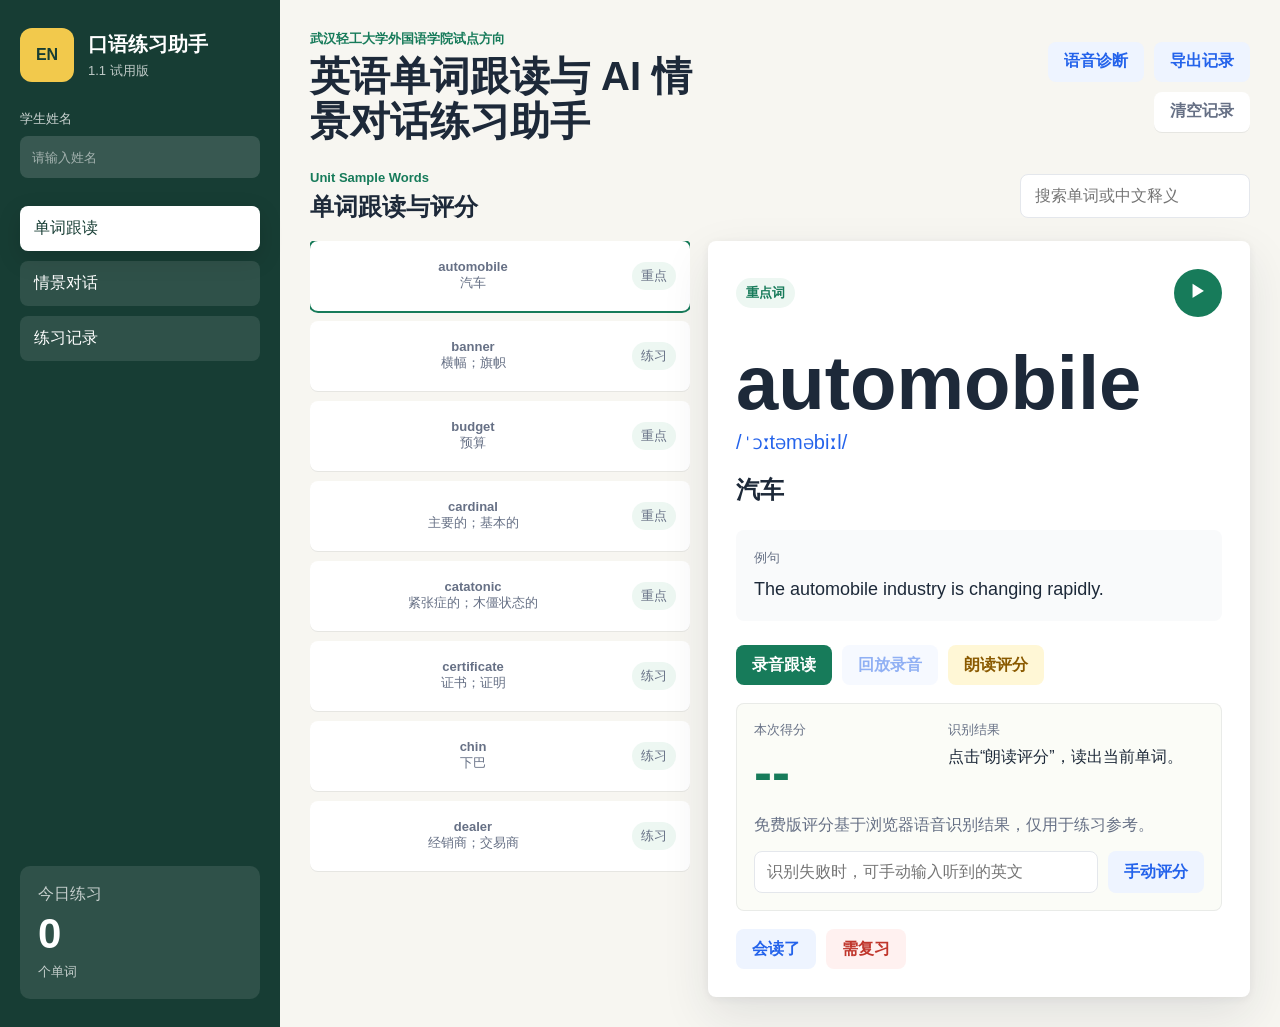
==== 后续代码项目/口语练习助手1.0/index.html @ e590aaff "增加语音识别诊断页" ====
<!doctype html>
<html lang="zh-CN">
  <head>
    <meta charset="UTF-8" />
    <meta name="viewport" content="width=device-width, initial-scale=1.0" />
    <title>英语单词跟读与情景对话练习助手</title>
    <link rel="stylesheet" href="styles.css" />
  </head>
  <body>
    <div class="app-shell">
      <aside class="sidebar" aria-label="练习导航">
        <div class="brand">
          <span class="brand-mark">EN</span>
          <div>
            <h1>口语练习助手</h1>
            <p>1.1 试用版</p>
          </div>
        </div>

        <label class="student-box">
          <span>学生姓名</span>
          <input id="studentName" type="text" placeholder="请输入姓名" />
        </label>

        <nav class="nav-tabs" aria-label="主要功能">
          <button class="nav-tab active" data-tab="words" type="button">单词跟读</button>
          <button class="nav-tab" data-tab="dialogue" type="button">情景对话</button>
          <button class="nav-tab" data-tab="records" type="button">练习记录</button>
        </nav>

        <div class="status-panel">
          <span>今日练习</span>
          <strong id="todayCount">0</strong>
          <small>个单词</small>
        </div>
      </aside>

      <main class="workspace">
        <section class="topbar">
          <div>
            <p class="eyebrow">武汉轻工大学外国语学院试点方向</p>
            <h2>英语单词跟读与 AI 情景对话练习助手</h2>
          </div>
          <div class="top-actions">
            <button class="secondary-button" id="openDiagnostic" type="button">语音诊断</button>
            <button class="secondary-button" id="exportRecords" type="button">导出记录</button>
            <button class="ghost-button" id="resetDemo" type="button">清空记录</button>
          </div>
        </section>

        <section class="tab-panel active" id="wordsPanel">
          <div class="section-heading">
            <div>
              <p class="eyebrow">Unit Sample Words</p>
              <h3>单词跟读与评分</h3>
            </div>
            <div class="search-box">
              <input id="wordSearch" type="search" placeholder="搜索单词或中文释义" />
            </div>
          </div>

          <div class="word-layout">
            <div class="word-list" id="wordList" aria-label="单词列表"></div>

            <article class="practice-card" aria-live="polite">
              <div class="word-meta">
                <span id="wordTag">重点词</span>
                <button class="icon-button" id="speakWord" type="button" title="播放标准发音">▶</button>
              </div>
              <h3 id="activeWord">automobile</h3>
              <p class="phonetic" id="activePhonetic">/ˈɔːtəməbiːl/</p>
              <p class="meaning" id="activeMeaning">汽车</p>
              <div class="example-block">
                <span>例句</span>
                <p id="activeExample">The automobile industry is changing rapidly.</p>
              </div>

              <div class="recording-panel">
                <button class="primary-button" id="recordButton" type="button">录音跟读</button>
                <button class="secondary-button" id="playRecord" type="button" disabled>回放录音</button>
                <button class="score-button" id="scoreButton" type="button">朗读评分</button>
                <audio id="audioPlayer" controls hidden></audio>
              </div>

              <div class="score-panel" id="scorePanel">
                <div>
                  <span>本次得分</span>
                  <strong id="scoreValue">--</strong>
                </div>
                <div>
                  <span>识别结果</span>
                  <p id="recognizedText">点击“朗读评分”，读出当前单词。</p>
                </div>
                <p id="scoreAdvice">免费版评分基于浏览器语音识别结果，仅用于练习参考。</p>
                <div class="manual-score">
                  <input id="manualScoreInput" type="text" placeholder="识别失败时，可手动输入听到的英文" />
                  <button class="secondary-button" id="manualScoreButton" type="button">手动评分</button>
                </div>
              </div>

              <div class="mark-actions">
                <button class="secondary-button" id="markKnown" type="button">会读了</button>
                <button class="danger-button" id="markReview" type="button">需复习</button>
              </div>
            </article>
          </div>
        </section>

        <section class="tab-panel" id="dialoguePanel">
          <div class="section-heading">
            <div>
              <p class="eyebrow">Scenario Practice</p>
              <h3>情景对话</h3>
            </div>
            <select id="scenarioSelect" aria-label="选择对话场景"></select>
          </div>

          <div class="dialogue-layout">
            <div class="chat-box" id="chatBox" aria-live="polite"></div>
            <form class="reply-box" id="replyForm">
              <input id="replyInput" type="text" placeholder="用英文输入你的回答" autocomplete="off" />
              <button class="primary-button" type="submit">发送</button>
            </form>
          </div>
        </section>

        <section class="tab-panel" id="recordsPanel">
          <div class="section-heading">
            <div>
              <p class="eyebrow">Local Practice Records</p>
              <h3>练习记录</h3>
            </div>
          </div>

          <div class="record-grid">
            <article class="metric-card">
              <span>已练单词</span>
              <strong id="knownMetric">0</strong>
            </article>
            <article class="metric-card">
              <span>需复习</span>
              <strong id="reviewMetric">0</strong>
            </article>
            <article class="metric-card">
              <span>对话次数</span>
              <strong id="dialogueMetric">0</strong>
            </article>
            <article class="metric-card">
              <span>平均得分</span>
              <strong id="averageScoreMetric">--</strong>
            </article>
          </div>

          <div class="records-layout">
            <div class="review-panel">
              <h4>错词本</h4>
              <div id="reviewWords" class="review-list"></div>
            </div>
            <div class="review-panel">
              <h4>评分记录</h4>
              <div id="scoreHistory" class="score-history"></div>
            </div>
          </div>
        </section>
      </main>
    </div>

    <script src="app.js"></script>
  </body>
</html>
---- 后续代码项目/口语练习助手1.0/styles.css ----
:root {
  color-scheme: light;
  --bg: #f7f6f1;
  --panel: #ffffff;
  --ink: #1d2939;
  --muted: #667085;
  --line: #e4e7ec;
  --green: #177b5a;
  --green-dark: #0f5f45;
  --blue: #2463eb;
  --red: #c0362c;
  --amber: #b7791f;
  --shadow: 0 18px 48px rgba(29, 41, 57, 0.1), 0 2px 8px rgba(29, 41, 57, 0.06);
}

* {
  box-sizing: border-box;
}

body {
  margin: 0;
  min-height: 100vh;
  background: var(--bg);
  color: var(--ink);
  font-family: "Microsoft YaHei", "PingFang SC", "Segoe UI", sans-serif;
  -webkit-font-smoothing: antialiased;
}

button,
input,
select {
  font: inherit;
}

button {
  min-height: 40px;
  border: 0;
  cursor: pointer;
  transition-property: transform, background-color, box-shadow, color;
  transition-duration: 160ms;
  transition-timing-function: cubic-bezier(0.2, 0, 0, 1);
}

button:active {
  transform: scale(0.96);
}

.app-shell {
  display: grid;
  min-height: 100vh;
  grid-template-columns: 280px minmax(0, 1fr);
}

.sidebar {
  display: flex;
  flex-direction: column;
  gap: 28px;
  padding: 28px 20px;
  background: #173d34;
  color: white;
}

.brand {
  display: flex;
  align-items: center;
  gap: 14px;
}

.brand-mark {
  display: grid;
  width: 54px;
  height: 54px;
  place-items: center;
  border-radius: 12px;
  background: #f2c94c;
  color: #173d34;
  font-weight: 800;
  letter-spacing: 0;
}

.brand h1,
.brand p,
.topbar h2,
.section-heading h3 {
  margin: 0;
}

.brand h1 {
  font-size: 20px;
  text-wrap: balance;
}

.brand p {
  margin-top: 4px;
  color: rgba(255, 255, 255, 0.72);
  font-size: 13px;
}

.nav-tabs {
  display: grid;
  gap: 10px;
}

.nav-tab {
  width: 100%;
  border-radius: 8px;
  background: rgba(255, 255, 255, 0.1);
  color: white;
  text-align: left;
  padding: 12px 14px;
}

.nav-tab.active {
  background: white;
  color: #173d34;
  box-shadow: 0 8px 24px rgba(0, 0, 0, 0.14);
}

.status-panel {
  margin-top: auto;
  padding: 18px;
  border-radius: 10px;
  background: rgba(255, 255, 255, 0.1);
}

.student-box {
  display: grid;
  gap: 8px;
  color: rgba(255, 255, 255, 0.78);
  font-size: 13px;
}

.student-box input {
  min-height: 42px;
  border: 0;
  border-radius: 8px;
  background: rgba(255, 255, 255, 0.14);
  color: white;
  outline: none;
  padding: 0 12px;
}

.student-box input::placeholder {
  color: rgba(255, 255, 255, 0.54);
}

.student-box input:focus {
  box-shadow: 0 0 0 3px rgba(242, 201, 76, 0.28);
}

.status-panel span,
.status-panel small {
  display: block;
  color: rgba(255, 255, 255, 0.72);
}

.status-panel strong {
  display: block;
  margin: 8px 0;
  font-size: 42px;
  line-height: 1;
  font-variant-numeric: tabular-nums;
}

.workspace {
  padding: 30px;
}

.topbar,
.section-heading {
  display: flex;
  align-items: center;
  justify-content: space-between;
  gap: 18px;
}

.topbar {
  margin-bottom: 26px;
}

.top-actions {
  display: flex;
  gap: 10px;
  flex-wrap: wrap;
  justify-content: flex-end;
}

.eyebrow {
  margin: 0 0 6px;
  color: var(--green);
  font-size: 13px;
  font-weight: 700;
  letter-spacing: 0;
}

.topbar h2 {
  font-size: clamp(24px, 4vw, 40px);
  line-height: 1.12;
  text-wrap: balance;
}

.tab-panel {
  display: none;
}

.tab-panel.active {
  display: block;
}

.section-heading {
  margin-bottom: 18px;
}

.section-heading h3 {
  font-size: 24px;
}

.search-box input,
.reply-box input,
select {
  width: 100%;
  min-height: 44px;
  border: 1px solid var(--line);
  border-radius: 8px;
  background: white;
  color: var(--ink);
  outline: none;
  padding: 0 14px;
}

.search-box input:focus,
.reply-box input:focus,
select:focus {
  border-color: var(--green);
  box-shadow: 0 0 0 4px rgba(23, 123, 90, 0.12);
}

.word-layout {
  display: grid;
  grid-template-columns: minmax(260px, 380px) minmax(0, 1fr);
  gap: 18px;
}

.word-list {
  display: grid;
  gap: 10px;
  max-height: 640px;
  overflow: auto;
}

.word-item {
  display: grid;
  grid-template-columns: 1fr auto;
  gap: 10px;
  align-items: center;
  min-height: 70px;
  padding: 14px;
  border-radius: 8px;
  background: white;
  box-shadow: 0 1px 0 rgba(29, 41, 57, 0.08);
}

.word-item.active {
  outline: 2px solid var(--green);
}

.word-item strong {
  display: block;
}

.word-item span {
  color: var(--muted);
  font-size: 13px;
}

.badge {
  border-radius: 999px;
  background: #edf7f2;
  color: var(--green-dark);
  padding: 5px 9px;
  font-size: 12px;
  white-space: nowrap;
}

.badge.review {
  background: #fff4e5;
  color: var(--amber);
}

.practice-card,
.dialogue-layout,
.review-panel,
.metric-card {
  border-radius: 8px;
  background: var(--panel);
  box-shadow: var(--shadow);
}

.practice-card {
  min-height: 640px;
  padding: 28px;
}

.word-meta {
  display: flex;
  align-items: center;
  justify-content: space-between;
  gap: 12px;
}

.word-meta span {
  border-radius: 999px;
  background: #edf7f2;
  color: var(--green);
  padding: 6px 10px;
  font-size: 13px;
  font-weight: 700;
}

.icon-button {
  width: 48px;
  height: 48px;
  border-radius: 50%;
  background: var(--green);
  color: white;
  font-weight: 800;
}

.practice-card h3 {
  margin: 28px 0 8px;
  font-size: clamp(38px, 8vw, 76px);
  line-height: 1;
  letter-spacing: 0;
}

.phonetic {
  margin: 0;
  color: var(--blue);
  font-size: 20px;
}

.meaning {
  margin: 18px 0;
  font-size: 24px;
  font-weight: 700;
}

.example-block {
  margin: 24px 0;
  padding: 18px;
  border-radius: 8px;
  background: #f9fafb;
}

.example-block span {
  color: var(--muted);
  font-size: 13px;
}

.example-block p {
  margin: 8px 0 0;
  font-size: 18px;
  line-height: 1.6;
  text-wrap: pretty;
}

.recording-panel,
.mark-actions,
.reply-box {
  display: flex;
  gap: 10px;
  flex-wrap: wrap;
}

.primary-button,
.secondary-button,
.danger-button,
.score-button,
.ghost-button {
  border-radius: 8px;
  padding: 0 16px;
  font-weight: 700;
}

.primary-button {
  background: var(--green);
  color: white;
}

.primary-button:hover,
.icon-button:hover {
  background: var(--green-dark);
}

.secondary-button {
  background: #eef4ff;
  color: var(--blue);
}

.score-button {
  background: #fff7d6;
  color: #8a5a00;
}

.danger-button {
  background: #fff1f0;
  color: var(--red);
}

.score-panel {
  display: grid;
  grid-template-columns: minmax(120px, 180px) minmax(0, 1fr);
  gap: 14px;
  margin: 18px 0;
  padding: 18px;
  border-radius: 8px;
  background: #fbfcf7;
  box-shadow: inset 0 0 0 1px rgba(29, 41, 57, 0.08);
}

.score-panel span {
  display: block;
  color: var(--muted);
  font-size: 13px;
}

.score-panel strong {
  display: block;
  margin-top: 6px;
  color: var(--green);
  font-size: 54px;
  line-height: 1;
  font-variant-numeric: tabular-nums;
}

.score-panel p {
  margin: 6px 0 0;
  line-height: 1.5;
  text-wrap: pretty;
}

.score-panel > p {
  grid-column: 1 / -1;
  margin: 0;
  color: var(--muted);
}

.manual-score {
  display: flex;
  grid-column: 1 / -1;
  gap: 10px;
  flex-wrap: wrap;
}

.manual-score input {
  flex: 1 1 240px;
  min-height: 42px;
  border: 1px solid var(--line);
  border-radius: 8px;
  outline: none;
  padding: 0 12px;
}

.manual-score input:focus {
  border-color: var(--green);
  box-shadow: 0 0 0 4px rgba(23, 123, 90, 0.12);
}

.ghost-button {
  background: white;
  color: var(--muted);
  box-shadow: 0 1px 0 rgba(29, 41, 57, 0.08);
}

button:disabled {
  cursor: not-allowed;
  opacity: 0.5;
}

.dialogue-layout {
  padding: 18px;
}

.chat-box {
  display: grid;
  gap: 12px;
  min-height: 460px;
  max-height: 560px;
  overflow: auto;
  padding: 8px;
}

.message {
  max-width: 76%;
  border-radius: 14px;
  padding: 12px 14px;
  line-height: 1.55;
  text-wrap: pretty;
}

.message.system {
  justify-self: start;
  background: #f2f4f7;
}

.message.user {
  justify-self: end;
  background: #e5f2ec;
}

.reply-box {
  margin-top: 14px;
}

.reply-box input {
  flex: 1 1 260px;
}

.record-grid {
  display: grid;
  grid-template-columns: repeat(4, minmax(0, 1fr));
  gap: 14px;
  margin-bottom: 18px;
}

.metric-card {
  padding: 20px;
}

.metric-card span {
  display: block;
  color: var(--muted);
}

.metric-card strong {
  display: block;
  margin-top: 10px;
  font-size: 42px;
  font-variant-numeric: tabular-nums;
}

.review-panel {
  padding: 22px;
}

.records-layout {
  display: grid;
  grid-template-columns: minmax(0, 0.8fr) minmax(0, 1.2fr);
  gap: 14px;
}

.review-panel h4 {
  margin: 0 0 16px;
  font-size: 20px;
}

.review-list {
  display: flex;
  flex-wrap: wrap;
  gap: 10px;
}

.review-chip {
  border-radius: 999px;
  background: #fff4e5;
  color: var(--amber);
  padding: 8px 12px;
  font-weight: 700;
}

.score-history {
  display: grid;
  gap: 10px;
}

.score-row {
  display: grid;
  grid-template-columns: 1fr auto;
  gap: 4px 10px;
  padding: 12px;
  border-radius: 8px;
  background: #f9fafb;
}

.score-row span {
  color: var(--green);
  font-weight: 800;
  font-variant-numeric: tabular-nums;
}

.score-row small {
  grid-column: 1 / -1;
  color: var(--muted);
  line-height: 1.45;
}

.empty-text {
  margin: 0;
  color: var(--muted);
}

@media (max-width: 900px) {
  .app-shell {
    grid-template-columns: 1fr;
  }

  .sidebar {
    position: sticky;
    top: 0;
    z-index: 5;
    padding: 16px;
  }

  .nav-tabs {
    grid-template-columns: repeat(3, 1fr);
  }

  .nav-tab {
    text-align: center;
  }

  .status-panel {
    display: none;
  }

  .workspace {
    padding: 18px;
  }

  .topbar,
  .section-heading {
    align-items: stretch;
    flex-direction: column;
  }

  .word-layout,
  .record-grid,
  .records-layout,
  .score-panel {
    grid-template-columns: 1fr;
  }

  .top-actions {
    justify-content: flex-start;
  }

  .practice-card {
    min-height: auto;
  }
}
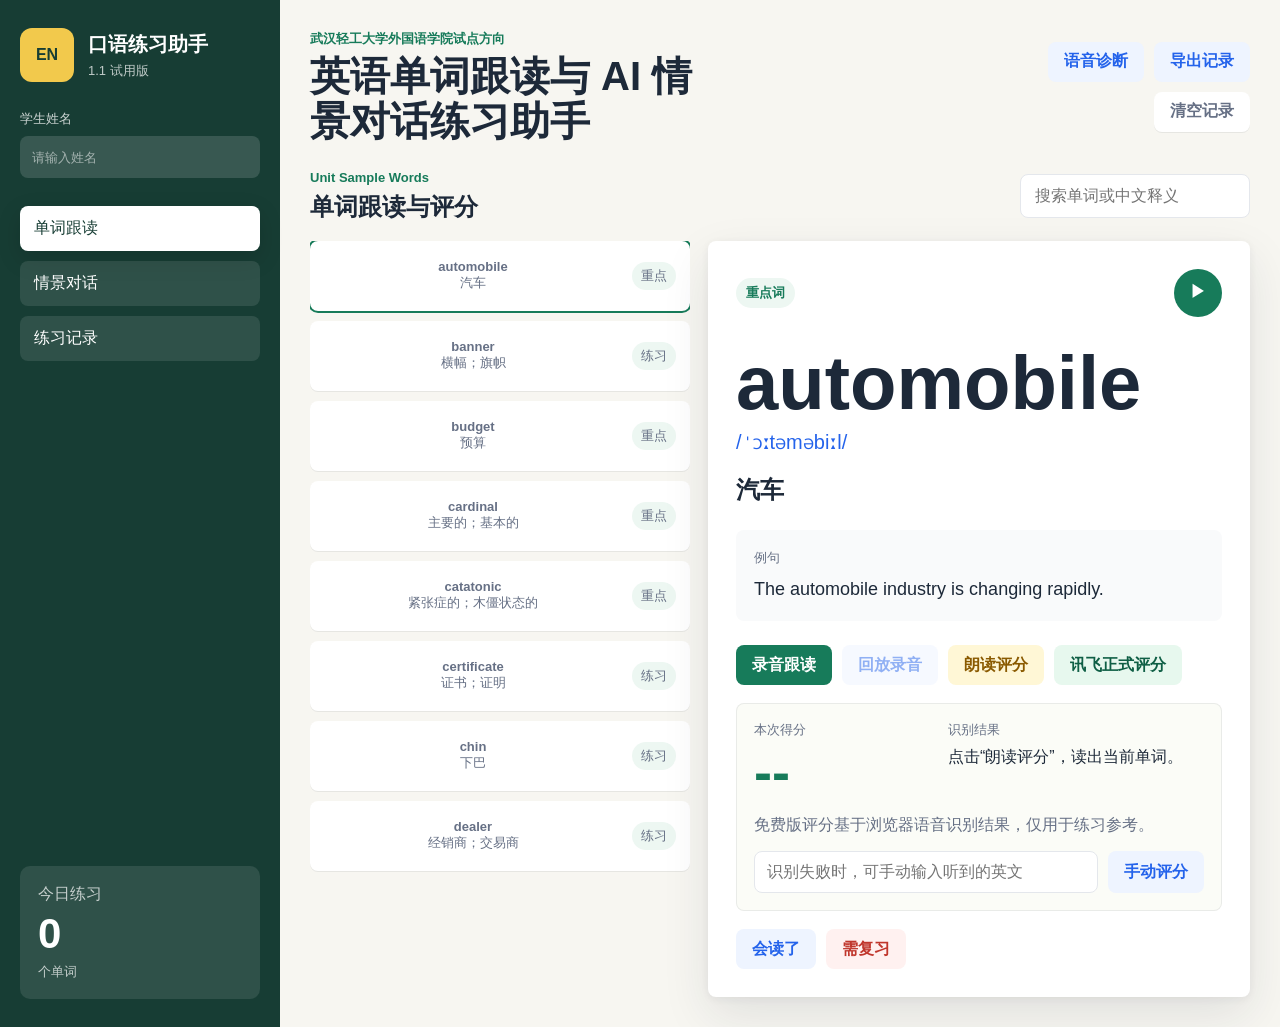
==== commit e75d9224: "接入讯飞语音评测后端骨架" ====
--- a/后续代码项目/口语练习助手1.0/index.html
+++ b/后续代码项目/口语练习助手1.0/index.html
@@ -79,6 +79,7 @@
                 <button class="primary-button" id="recordButton" type="button">录音跟读</button>
                 <button class="secondary-button" id="playRecord" type="button" disabled>回放录音</button>
                 <button class="score-button" id="scoreButton" type="button">朗读评分</button>
+                <button class="xf-button" id="xfScoreButton" type="button">讯飞正式评分</button>
                 <audio id="audioPlayer" controls hidden></audio>
               </div>
 
--- a/后续代码项目/口语练习助手1.0/styles.css
+++ b/后续代码项目/口语练习助手1.0/styles.css
@@ -376,6 +376,7 @@
 .secondary-button,
 .danger-button,
 .score-button,
+.xf-button,
 .ghost-button {
   border-radius: 8px;
   padding: 0 16px;
@@ -400,6 +401,11 @@
 .score-button {
   background: #fff7d6;
   color: #8a5a00;
+}
+
+.xf-button {
+  background: #e7f8ee;
+  color: var(--green-dark);
 }
 
 .danger-button {
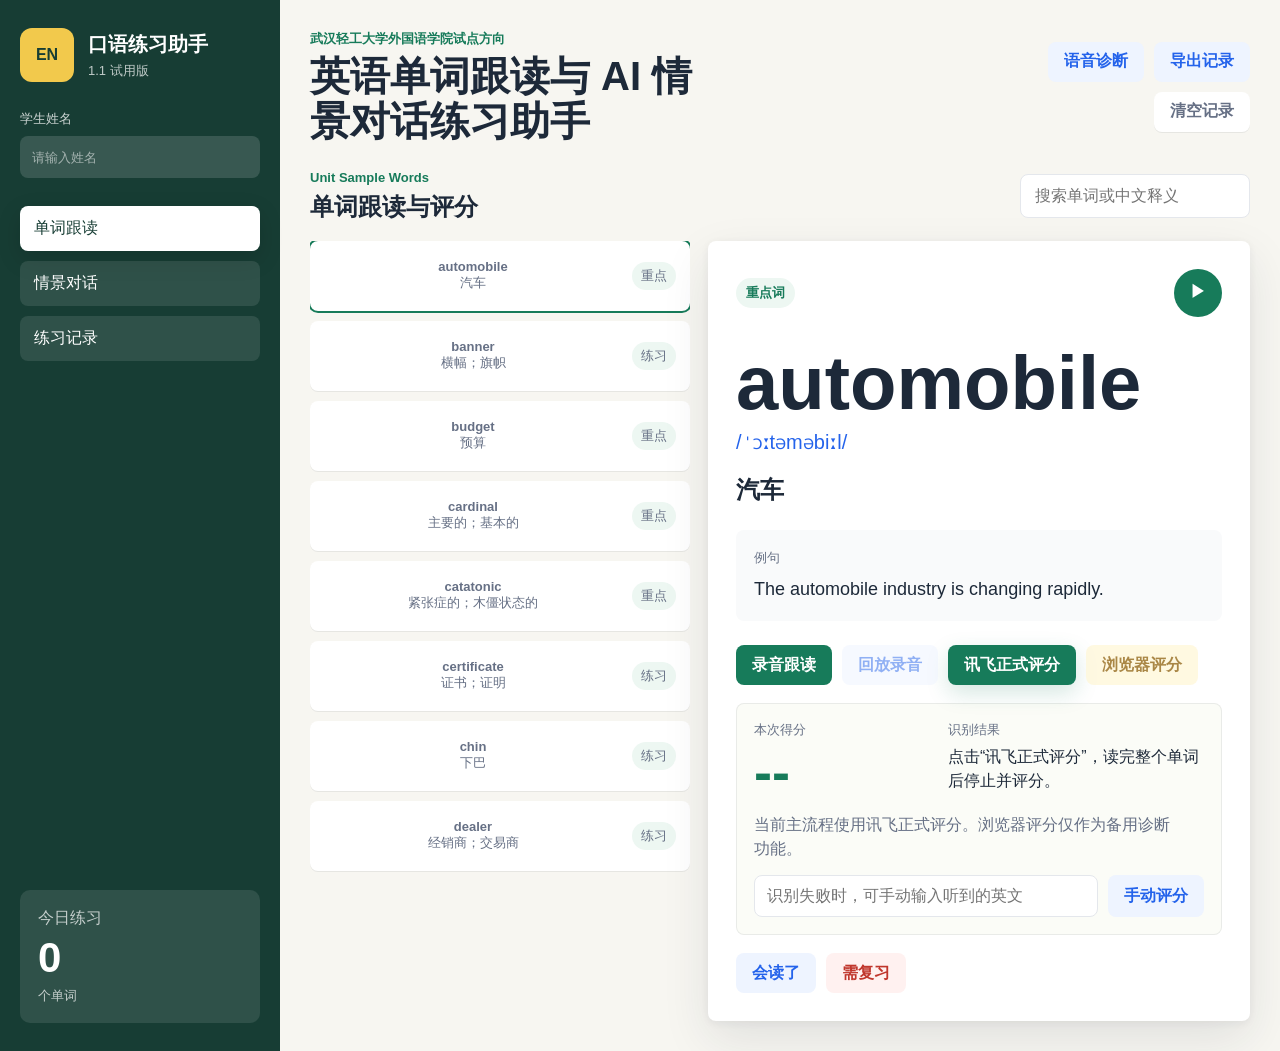
==== commit da07610f: "默认突出讯飞正式评分" ====
--- a/后续代码项目/口语练习助手1.0/index.html
+++ b/后续代码项目/口语练习助手1.0/index.html
@@ -78,9 +78,10 @@
               <div class="recording-panel">
                 <button class="primary-button" id="recordButton" type="button">录音跟读</button>
                 <button class="secondary-button" id="playRecord" type="button" disabled>回放录音</button>
-                <button class="score-button" id="scoreButton" type="button">朗读评分</button>
                 <button class="xf-button" id="xfScoreButton" type="button">讯飞正式评分</button>
+                <button class="score-button optional-score" id="scoreButton" type="button">浏览器评分</button>
                 <audio id="audioPlayer" controls hidden></audio>
+                <audio id="xfAudioPlayer" controls hidden></audio>
               </div>
 
               <div class="score-panel" id="scorePanel">
@@ -90,9 +91,10 @@
                 </div>
                 <div>
                   <span>识别结果</span>
-                  <p id="recognizedText">点击“朗读评分”，读出当前单词。</p>
+                  <p id="recognizedText">点击“讯飞正式评分”，读完整个单词后停止并评分。</p>
                 </div>
-                <p id="scoreAdvice">免费版评分基于浏览器语音识别结果，仅用于练习参考。</p>
+                <p id="scoreAdvice">当前主流程使用讯飞正式评分。浏览器评分仅作为备用诊断功能。</p>
+                <p class="xf-audio-tip" id="xfAudioTip" hidden>已保留本次上传给讯飞的录音，可先回放确认是否录清楚。</p>
                 <div class="manual-score">
                   <input id="manualScoreInput" type="text" placeholder="识别失败时，可手动输入听到的英文" />
                   <button class="secondary-button" id="manualScoreButton" type="button">手动评分</button>
--- a/后续代码项目/口语练习助手1.0/styles.css
+++ b/后续代码项目/口语练习助手1.0/styles.css
@@ -403,9 +403,14 @@
   color: #8a5a00;
 }
 
+.optional-score {
+  opacity: 0.72;
+}
+
 .xf-button {
-  background: #e7f8ee;
-  color: var(--green-dark);
+  background: var(--green);
+  color: white;
+  box-shadow: 0 8px 22px rgba(23, 123, 90, 0.18);
 }
 
 .danger-button {
@@ -449,6 +454,11 @@
   grid-column: 1 / -1;
   margin: 0;
   color: var(--muted);
+}
+
+.xf-audio-tip {
+  color: var(--green-dark) !important;
+  font-weight: 700;
 }
 
 .manual-score {
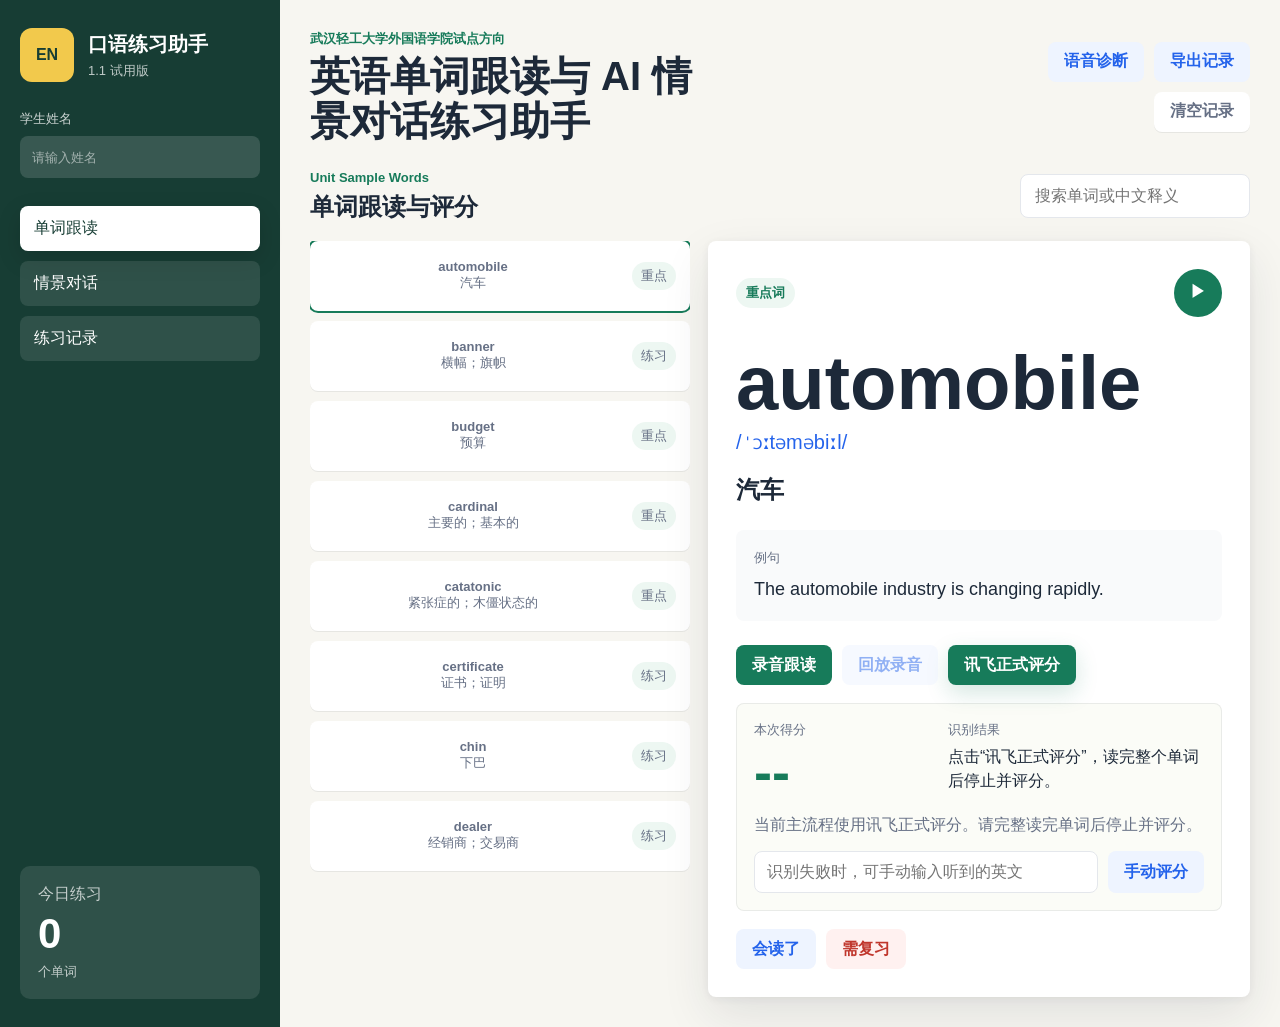
==== commit 2d60f543: "移除浏览器评分入口" ====
--- a/后续代码项目/口语练习助手1.0/index.html
+++ b/后续代码项目/口语练习助手1.0/index.html
@@ -79,7 +79,6 @@
                 <button class="primary-button" id="recordButton" type="button">录音跟读</button>
                 <button class="secondary-button" id="playRecord" type="button" disabled>回放录音</button>
                 <button class="xf-button" id="xfScoreButton" type="button">讯飞正式评分</button>
-                <button class="score-button optional-score" id="scoreButton" type="button">浏览器评分</button>
                 <audio id="audioPlayer" controls hidden></audio>
                 <audio id="xfAudioPlayer" controls hidden></audio>
               </div>
@@ -93,7 +92,7 @@
                   <span>识别结果</span>
                   <p id="recognizedText">点击“讯飞正式评分”，读完整个单词后停止并评分。</p>
                 </div>
-                <p id="scoreAdvice">当前主流程使用讯飞正式评分。浏览器评分仅作为备用诊断功能。</p>
+                <p id="scoreAdvice">当前主流程使用讯飞正式评分。请完整读完单词后停止并评分。</p>
                 <p class="xf-audio-tip" id="xfAudioTip" hidden>已保留本次上传给讯飞的录音，可先回放确认是否录清楚。</p>
                 <div class="manual-score">
                   <input id="manualScoreInput" type="text" placeholder="识别失败时，可手动输入听到的英文" />
--- a/后续代码项目/口语练习助手1.0/styles.css
+++ b/后续代码项目/口语练习助手1.0/styles.css
@@ -375,7 +375,6 @@
 .primary-button,
 .secondary-button,
 .danger-button,
-.score-button,
 .xf-button,
 .ghost-button {
   border-radius: 8px;
@@ -396,15 +395,6 @@
 .secondary-button {
   background: #eef4ff;
   color: var(--blue);
-}
-
-.score-button {
-  background: #fff7d6;
-  color: #8a5a00;
-}
-
-.optional-score {
-  opacity: 0.72;
 }
 
 .xf-button {
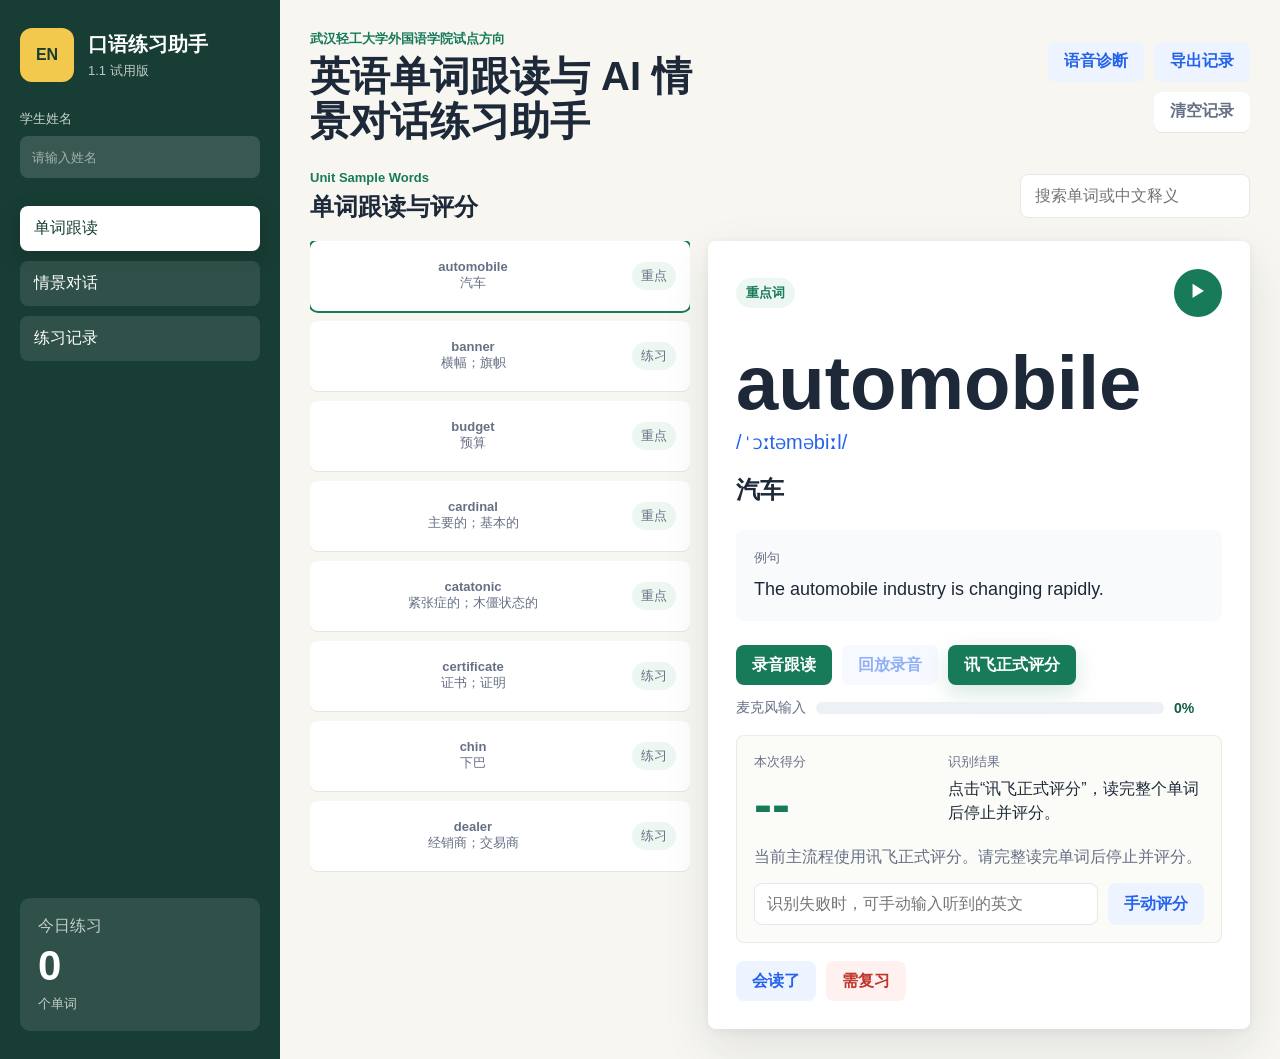
==== commit 2885dfaf: "增加讯飞评分录音音量检测" ====
--- a/后续代码项目/口语练习助手1.0/index.html
+++ b/后续代码项目/口语练习助手1.0/index.html
@@ -81,6 +81,14 @@
                 <button class="xf-button" id="xfScoreButton" type="button">讯飞正式评分</button>
                 <audio id="audioPlayer" controls hidden></audio>
                 <audio id="xfAudioPlayer" controls hidden></audio>
+              </div>
+
+              <div class="mic-level" id="micLevelPanel" hidden>
+                <span>麦克风输入</span>
+                <div class="mic-meter">
+                  <i id="micLevelBar"></i>
+                </div>
+                <strong id="micLevelText">0%</strong>
               </div>
 
               <div class="score-panel" id="scorePanel">
--- a/后续代码项目/口语练习助手1.0/styles.css
+++ b/后续代码项目/口语练习助手1.0/styles.css
@@ -372,6 +372,39 @@
   flex-wrap: wrap;
 }
 
+.mic-level {
+  display: grid;
+  grid-template-columns: auto minmax(140px, 1fr) 48px;
+  align-items: center;
+  gap: 10px;
+  margin: 14px 0 0;
+  max-width: 520px;
+  color: var(--muted);
+  font-size: 14px;
+}
+
+.mic-meter {
+  height: 12px;
+  overflow: hidden;
+  border-radius: 999px;
+  background: #edf1f5;
+}
+
+.mic-meter i {
+  display: block;
+  width: 0;
+  height: 100%;
+  border-radius: inherit;
+  background: var(--green);
+  transition-property: width;
+  transition-duration: 80ms;
+}
+
+.mic-level strong {
+  color: var(--green-dark);
+  font-variant-numeric: tabular-nums;
+}
+
 .primary-button,
 .secondary-button,
 .danger-button,
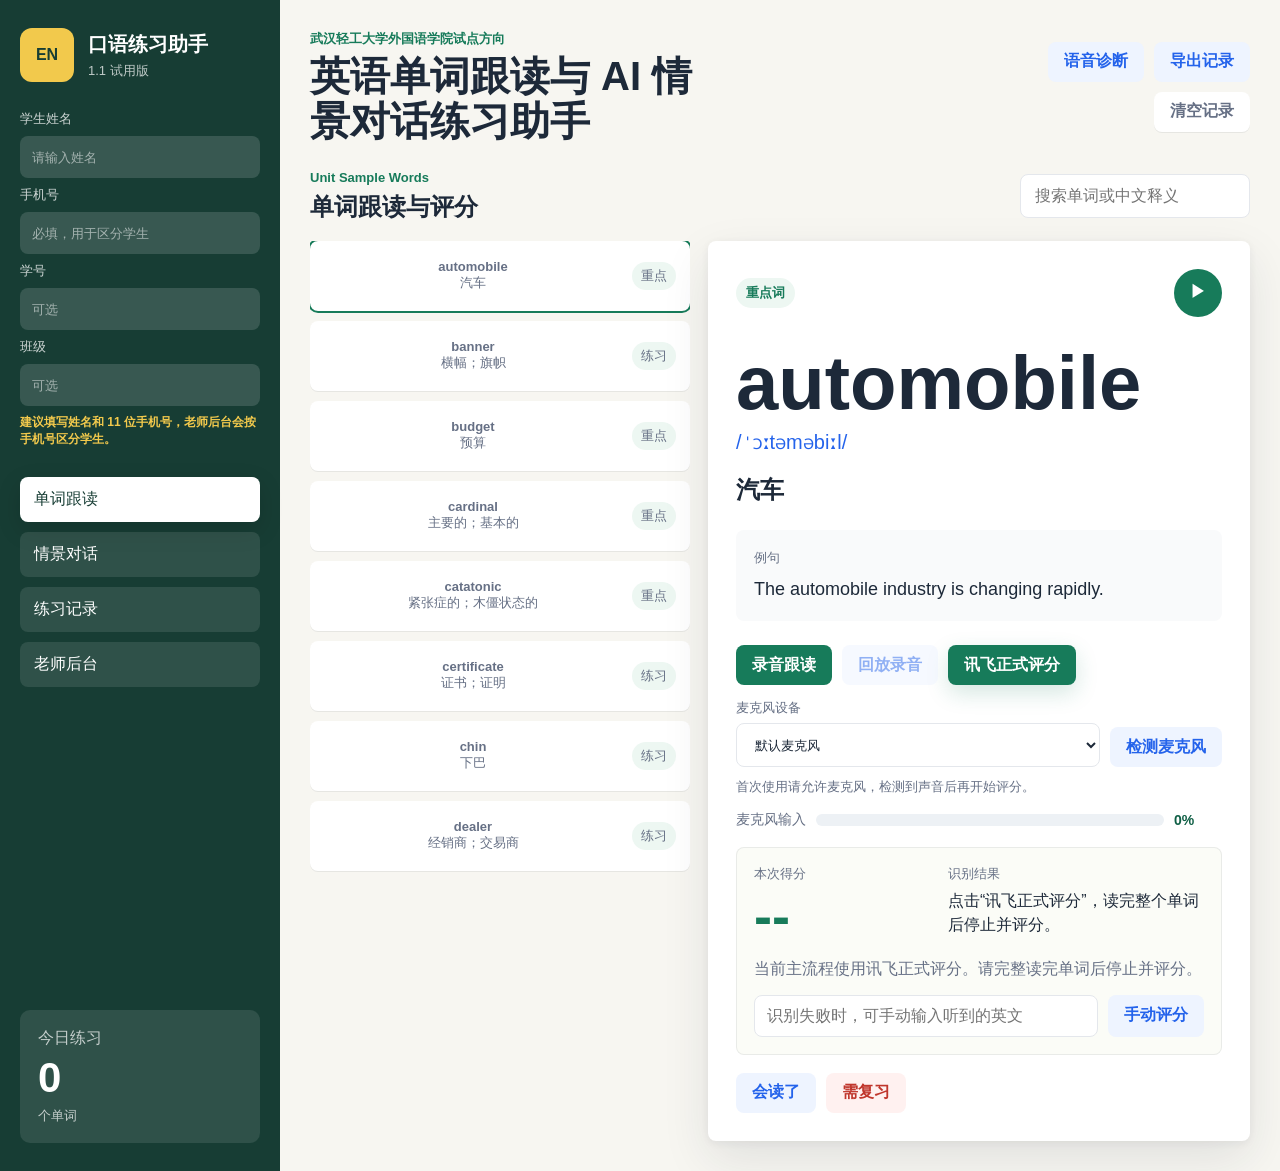
==== commit 71a5b443: "完善老师后台与正式版方案文档" ====
--- a/后续代码项目/口语练习助手1.0/index.html
+++ b/后续代码项目/口语练习助手1.0/index.html
@@ -17,15 +17,31 @@
           </div>
         </div>
 
-        <label class="student-box">
-          <span>学生姓名</span>
-          <input id="studentName" type="text" placeholder="请输入姓名" />
-        </label>
+        <div class="student-box">
+          <label>
+            <span>学生姓名</span>
+            <input id="studentName" type="text" placeholder="请输入姓名" />
+          </label>
+          <label>
+            <span>手机号</span>
+            <input id="studentPhone" type="tel" inputmode="tel" placeholder="必填，用于区分学生" />
+          </label>
+          <label>
+            <span>学号</span>
+            <input id="studentNo" type="text" placeholder="可选" />
+          </label>
+          <label>
+            <span>班级</span>
+            <input id="studentClass" type="text" placeholder="可选" />
+          </label>
+          <p id="studentIdentityHint">学生信息会自动保存在本机，后续可升级为短信登录。</p>
+        </div>
 
         <nav class="nav-tabs" aria-label="主要功能">
           <button class="nav-tab active" data-tab="words" type="button">单词跟读</button>
           <button class="nav-tab" data-tab="dialogue" type="button">情景对话</button>
           <button class="nav-tab" data-tab="records" type="button">练习记录</button>
+          <button class="nav-tab" data-tab="teacher" type="button">老师后台</button>
         </nav>
 
         <div class="status-panel">
@@ -83,6 +99,17 @@
                 <audio id="xfAudioPlayer" controls hidden></audio>
               </div>
 
+              <div class="mic-device-panel">
+                <label>
+                  <span>麦克风设备</span>
+                  <select id="audioInputSelect" aria-label="选择麦克风设备">
+                    <option value="">默认麦克风</option>
+                  </select>
+                </label>
+                <button class="secondary-button" id="checkMicButton" type="button">检测麦克风</button>
+                <p id="micDeviceStatus">首次使用请允许麦克风，检测到声音后再开始评分。</p>
+              </div>
+
               <div class="mic-level" id="micLevelPanel" hidden>
                 <span>麦克风输入</span>
                 <div class="mic-meter">
@@ -172,6 +199,78 @@
             </div>
           </div>
         </section>
+
+        <section class="tab-panel" id="teacherPanel">
+          <div class="section-heading">
+            <div>
+              <p class="eyebrow">Teacher Dashboard</p>
+              <h3>老师后台</h3>
+            </div>
+          </div>
+
+          <div class="teacher-note">
+            当前为本地试用版后台，先汇总本浏览器产生的练习数据。后续接入云服务器后，可升级为全班学生数据看板。
+          </div>
+
+          <div class="record-grid teacher-summary" id="teacherSummary"></div>
+
+          <div class="teacher-layout">
+            <div class="review-panel">
+              <h4>学生练习概览</h4>
+              <div class="teacher-table" id="teacherStudentTable"></div>
+            </div>
+            <div class="review-panel">
+              <h4>班级薄弱单词</h4>
+              <div class="teacher-weak-list" id="teacherWeakWords"></div>
+            </div>
+          </div>
+
+          <div class="teacher-layout teacher-content-layout">
+            <div class="review-panel">
+              <h4>课程单词导入</h4>
+              <p class="content-help">
+                每行一个单词，支持逗号或 Tab 分隔：单词, 音标, 中文释义, 例句, 是否重点。最后一列填 1/true/重点 即表示重点词。
+              </p>
+              <textarea
+                id="wordBankText"
+                class="word-bank-input"
+                placeholder="例如：&#10;banner, /'baenər/, 横幅；旗帜, A welcome banner was hanging above the gate., 1&#10;budget, /'bʌdʒɪt/, 预算, Students should learn how to manage a monthly budget., 重点"
+              ></textarea>
+              <div class="content-actions">
+                <button class="primary-button" id="importWordBank" type="button">导入为当前词表</button>
+                <button class="secondary-button" id="resetWordBank" type="button">恢复默认词表</button>
+              </div>
+              <p class="content-status" id="wordBankStatus">导入后会立即更新学生端单词列表。</p>
+            </div>
+            <div class="review-panel">
+              <h4>当前词表</h4>
+              <div class="word-bank-info" id="wordBankInfo"></div>
+            </div>
+          </div>
+
+          <div class="teacher-layout teacher-content-layout">
+            <div class="review-panel">
+              <h4>情景对话导入</h4>
+              <p class="content-help">
+                每行一个场景，使用 | 分隔：场景名称 | 开场问题 | 追问1 | 追问2 | 结束建议。学生端会自动更新情景对话下拉框。
+              </p>
+              <textarea
+                id="scenarioBankText"
+                class="word-bank-input"
+                placeholder="例如：&#10;校园问路 | Excuse me, how can I get to the library? | Which building are you looking for? | Do you usually study there? | Good. Try to answer with a complete sentence.&#10;课堂发言 | What did you learn from this unit? | Can you give one example? | Why is it useful? | Nice answer. Please speak a little more slowly."
+              ></textarea>
+              <div class="content-actions">
+                <button class="primary-button" id="importScenarioBank" type="button">导入情景对话</button>
+                <button class="secondary-button" id="resetScenarioBank" type="button">恢复默认场景</button>
+              </div>
+              <p class="content-status" id="scenarioBankStatus">导入后会立即更新学生端情景对话。</p>
+            </div>
+            <div class="review-panel">
+              <h4>当前情景</h4>
+              <div class="word-bank-info" id="scenarioBankInfo"></div>
+            </div>
+          </div>
+        </section>
       </main>
     </div>
 
--- a/后续代码项目/口语练习助手1.0/styles.css
+++ b/后续代码项目/口语练习助手1.0/styles.css
@@ -123,9 +123,13 @@
   background: rgba(255, 255, 255, 0.1);
 }
 
+.student-box,
+.student-box label {
+  display: grid;
+  gap: 8px;
+}
+
 .student-box {
-  display: grid;
-  gap: 8px;
   color: rgba(255, 255, 255, 0.78);
   font-size: 13px;
 }
@@ -146,6 +150,18 @@
 
 .student-box input:focus {
   box-shadow: 0 0 0 3px rgba(242, 201, 76, 0.28);
+}
+
+.student-box p {
+  margin: 0;
+  color: rgba(255, 255, 255, 0.62);
+  font-size: 12px;
+  line-height: 1.45;
+}
+
+.student-box p.is-warning {
+  color: #f2c94c;
+  font-weight: 700;
 }
 
 .status-panel span,
@@ -370,6 +386,45 @@
   display: flex;
   gap: 10px;
   flex-wrap: wrap;
+}
+
+.mic-device-panel {
+  display: grid;
+  grid-template-columns: minmax(220px, 1fr) auto;
+  gap: 10px;
+  align-items: end;
+  margin-top: 14px;
+  max-width: 640px;
+}
+
+.mic-device-panel label {
+  display: grid;
+  gap: 6px;
+  color: var(--muted);
+  font-size: 13px;
+}
+
+.mic-device-panel p {
+  grid-column: 1 / -1;
+  margin: 0;
+  color: var(--muted);
+  font-size: 13px;
+  line-height: 1.5;
+}
+
+.mic-device-panel.is-ok p {
+  color: var(--green-dark);
+  font-weight: 700;
+}
+
+.mic-device-panel.is-warning p {
+  color: var(--amber);
+  font-weight: 700;
+}
+
+.mic-device-panel.is-error p {
+  color: var(--red);
+  font-weight: 700;
 }
 
 .mic-level {
@@ -588,6 +643,143 @@
   gap: 14px;
 }
 
+.teacher-note {
+  margin-bottom: 16px;
+  border-left: 4px solid var(--green);
+  border-radius: 8px;
+  background: #edf7f2;
+  color: var(--green-dark);
+  padding: 12px 14px;
+  line-height: 1.6;
+}
+
+.teacher-layout {
+  display: grid;
+  grid-template-columns: minmax(0, 1.35fr) minmax(280px, 0.65fr);
+  gap: 14px;
+}
+
+.teacher-content-layout {
+  margin-top: 14px;
+}
+
+.teacher-table {
+  overflow-x: auto;
+}
+
+.teacher-row {
+  display: grid;
+  grid-template-columns: minmax(90px, 1fr) 120px 90px 80px 80px minmax(130px, 1fr) minmax(150px, 1fr) minmax(190px, 1.2fr);
+  gap: 10px;
+  align-items: center;
+  min-width: 1220px;
+  padding: 12px 0;
+  border-bottom: 1px solid var(--line);
+}
+
+.teacher-row:last-child {
+  border-bottom: 0;
+}
+
+.teacher-row span {
+  color: var(--muted);
+  line-height: 1.5;
+}
+
+.teacher-row-head span {
+  color: var(--ink);
+  font-size: 13px;
+  font-weight: 800;
+}
+
+.teacher-weak-list {
+  display: grid;
+  gap: 10px;
+}
+
+.weak-word-card {
+  display: grid;
+  gap: 4px;
+  width: 100%;
+  min-height: 64px;
+  border-radius: 8px;
+  background: #fff4e5;
+  color: var(--amber);
+  padding: 10px 12px;
+  text-align: left;
+}
+
+.weak-word-card strong {
+  color: var(--ink);
+}
+
+.weak-word-card span {
+  font-size: 13px;
+}
+
+.content-help,
+.content-status {
+  margin: 0 0 12px;
+  color: var(--muted);
+  line-height: 1.6;
+}
+
+.word-bank-input {
+  width: 100%;
+  min-height: 180px;
+  resize: vertical;
+  border: 1px solid var(--line);
+  border-radius: 8px;
+  outline: none;
+  padding: 12px;
+  font: inherit;
+  line-height: 1.5;
+}
+
+.word-bank-input:focus {
+  border-color: var(--green);
+  box-shadow: 0 0 0 4px rgba(23, 123, 90, 0.12);
+}
+
+.content-actions {
+  display: flex;
+  gap: 10px;
+  flex-wrap: wrap;
+  margin: 12px 0;
+}
+
+.content-status.is-ok {
+  color: var(--green-dark);
+  font-weight: 700;
+}
+
+.content-status.is-error {
+  color: var(--red);
+  font-weight: 700;
+}
+
+.word-bank-info {
+  display: grid;
+  gap: 10px;
+}
+
+.word-bank-item {
+  display: grid;
+  gap: 4px;
+  border-bottom: 1px solid var(--line);
+  padding-bottom: 10px;
+}
+
+.word-bank-item:last-child {
+  border-bottom: 0;
+}
+
+.word-bank-item span {
+  color: var(--muted);
+  font-size: 13px;
+  line-height: 1.5;
+}
+
 .review-panel h4 {
   margin: 0 0 16px;
   font-size: 20px;
@@ -633,6 +825,11 @@
   line-height: 1.45;
 }
 
+.score-comment {
+  color: var(--green-dark) !important;
+  font-weight: 700;
+}
+
 .empty-text {
   margin: 0;
   color: var(--muted);
@@ -675,7 +872,9 @@
   .word-layout,
   .record-grid,
   .records-layout,
-  .score-panel {
+  .teacher-layout,
+  .score-panel,
+  .mic-device-panel {
     grid-template-columns: 1fr;
   }
 
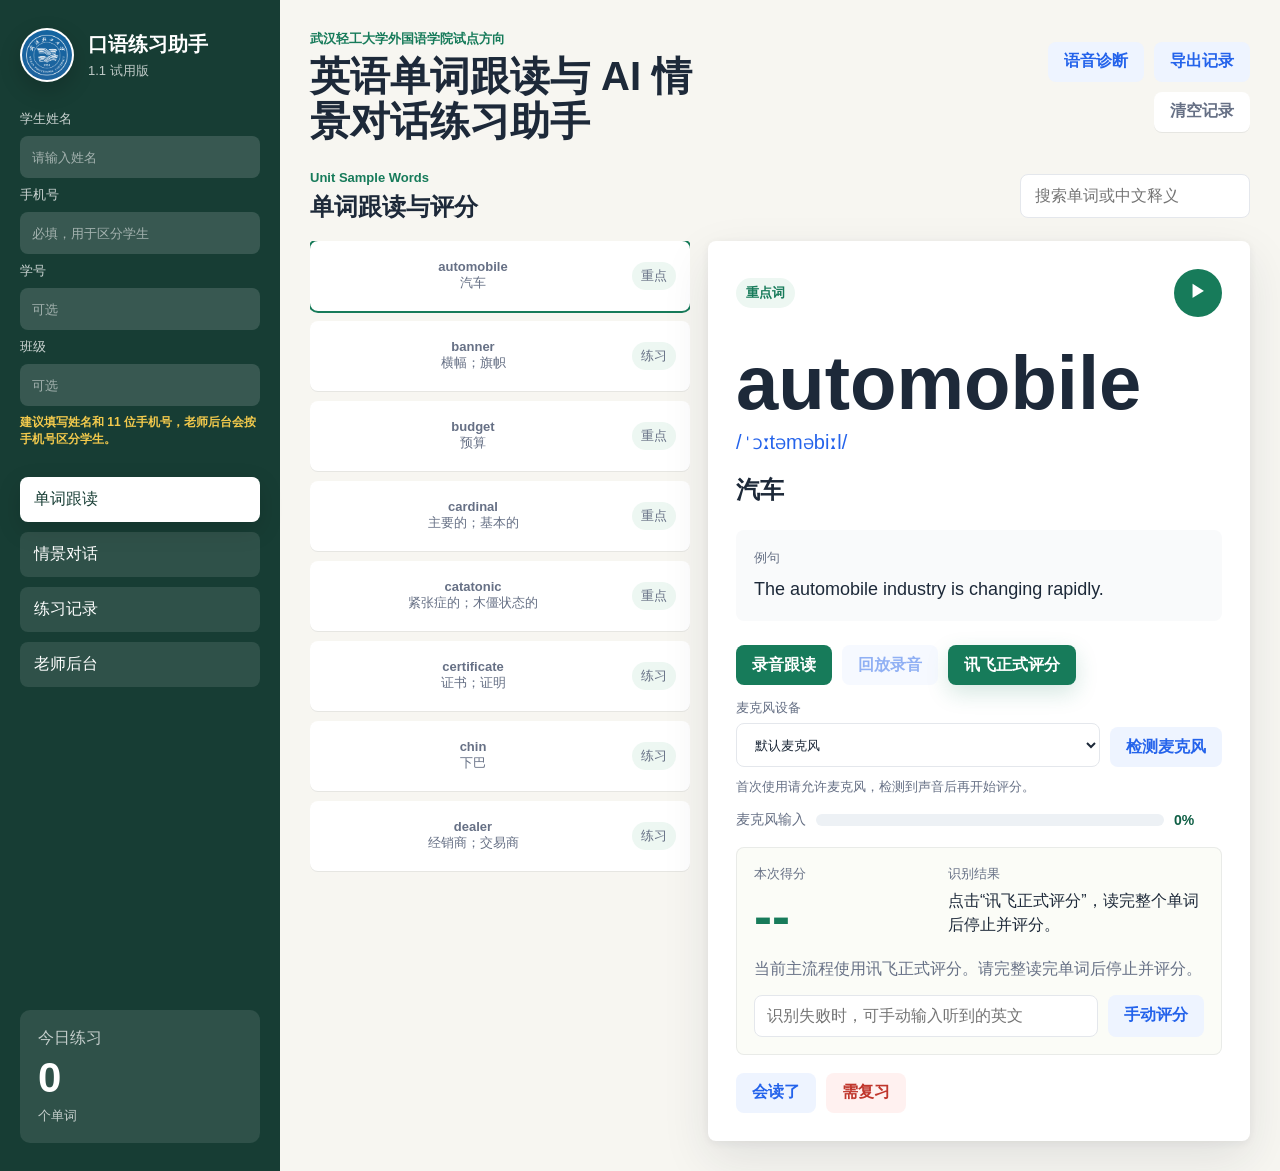
==== commit f2e7f624: "替换品牌标识为学校校徽" ====
--- a/后续代码项目/口语练习助手1.0/index.html
+++ b/后续代码项目/口语练习助手1.0/index.html
@@ -10,7 +10,7 @@
     <div class="app-shell">
       <aside class="sidebar" aria-label="练习导航">
         <div class="brand">
-          <span class="brand-mark">EN</span>
+          <img class="brand-mark" src="assets/school-logo.png" alt="武汉轻工大学校徽" />
           <div>
             <h1>口语练习助手</h1>
             <p>1.1 试用版</p>
--- a/后续代码项目/口语练习助手1.0/styles.css
+++ b/后续代码项目/口语练习助手1.0/styles.css
@@ -67,15 +67,14 @@
 }
 
 .brand-mark {
-  display: grid;
   width: 54px;
   height: 54px;
-  place-items: center;
-  border-radius: 12px;
-  background: #f2c94c;
-  color: #173d34;
-  font-weight: 800;
-  letter-spacing: 0;
+  flex: 0 0 54px;
+  border: 2px solid rgba(255, 255, 255, 0.72);
+  border-radius: 50%;
+  background: white;
+  object-fit: cover;
+  box-shadow: 0 8px 22px rgba(0, 0, 0, 0.18);
 }
 
 .brand h1,
